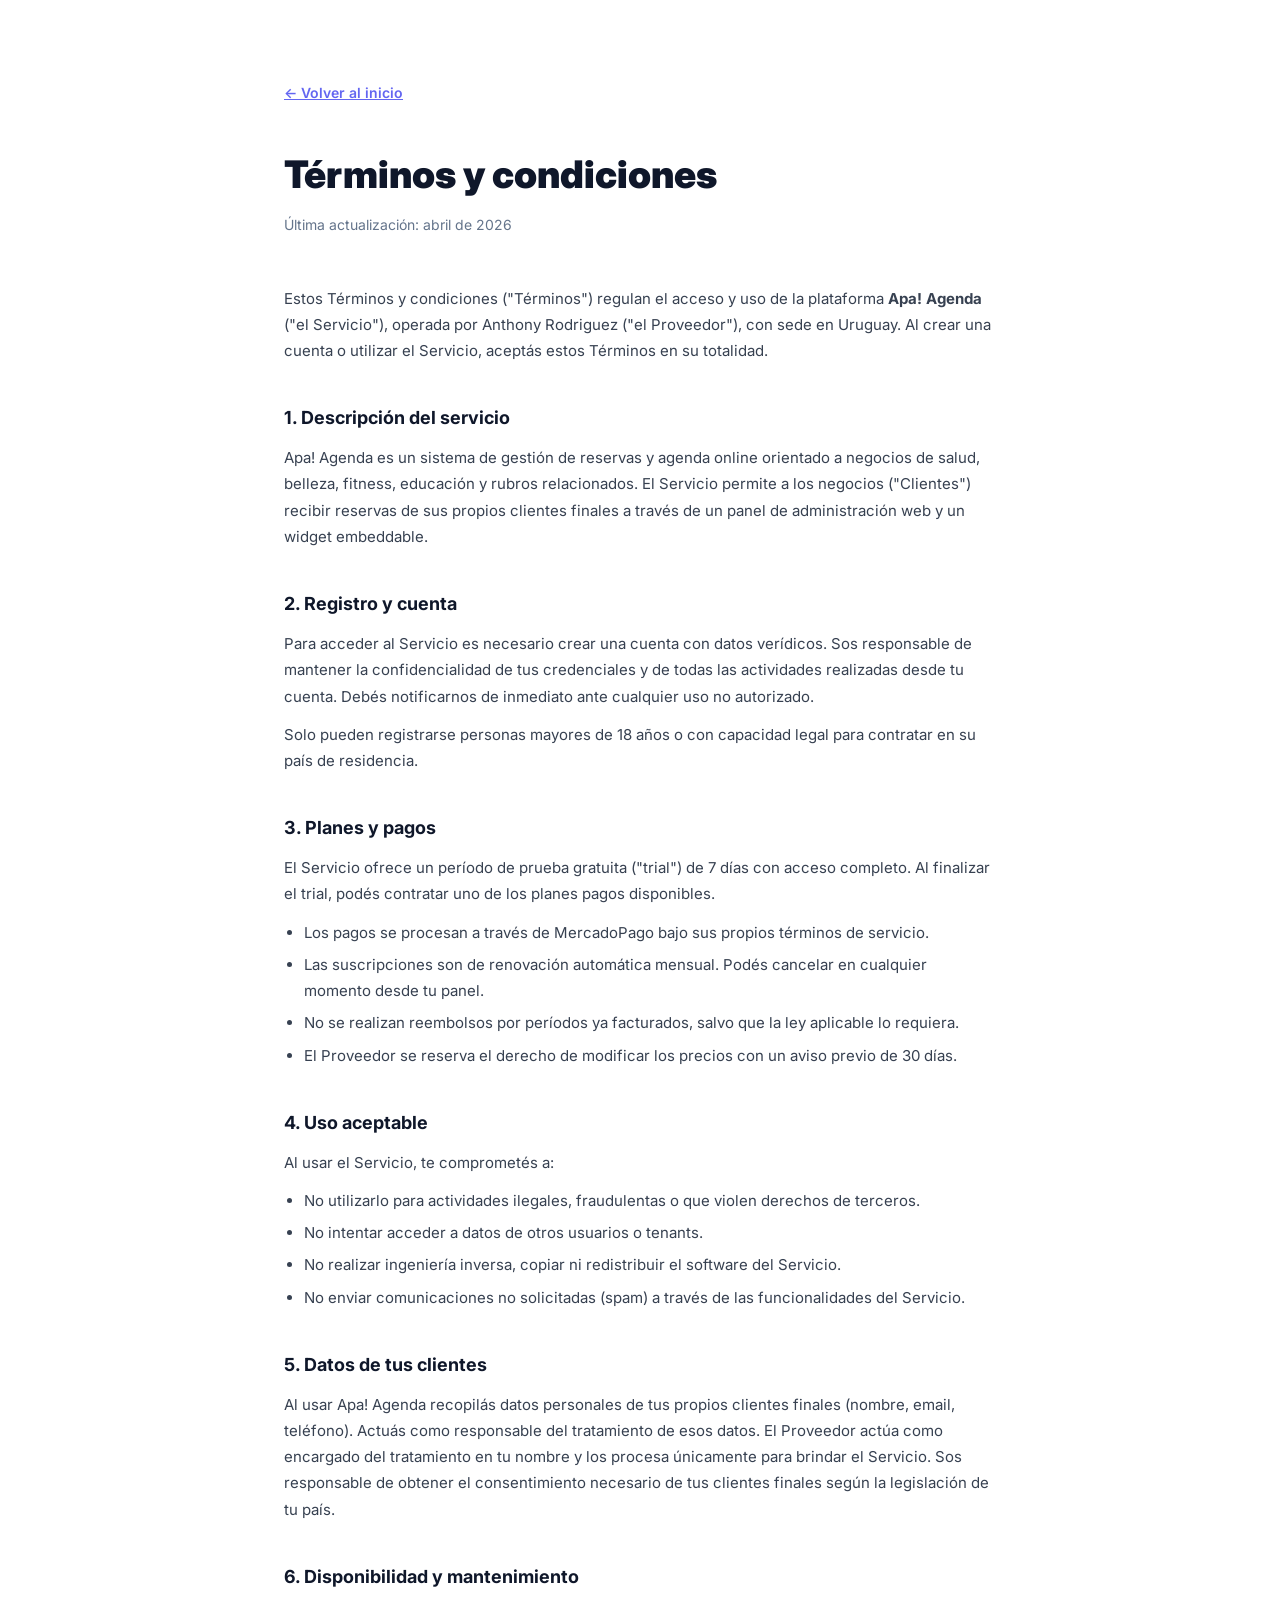
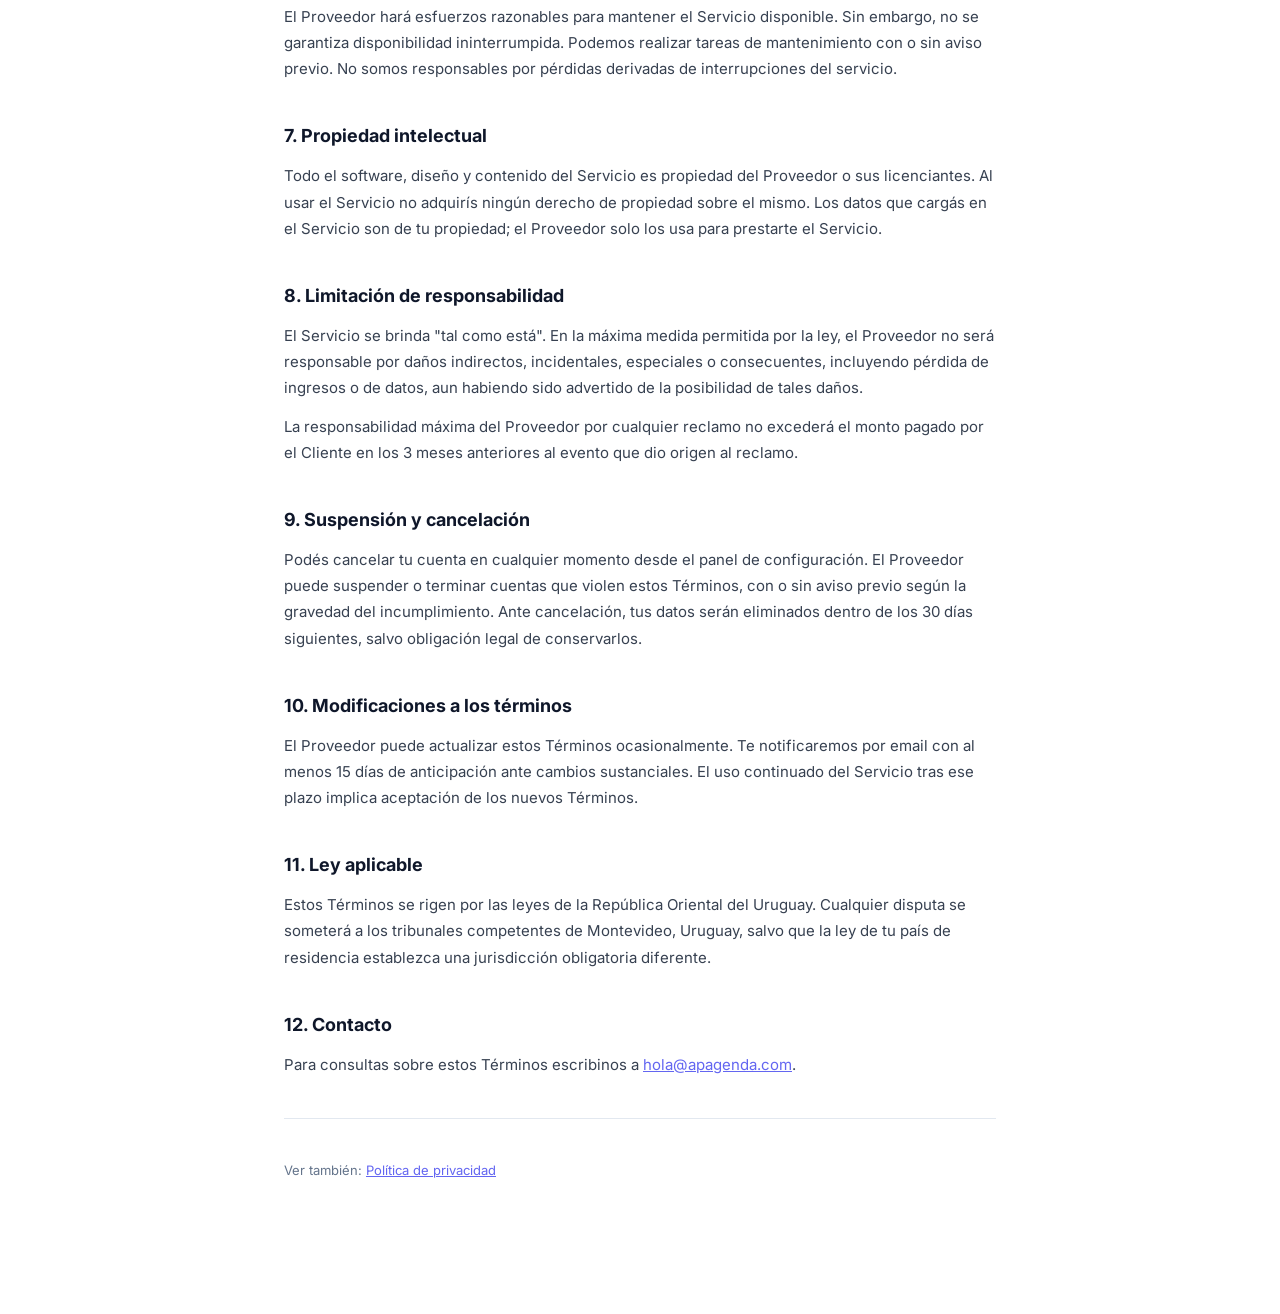
==== terminos.html @ 01469034 "feat: add terms of service and privacy policy pages, legal footer links" ====
<!doctype html>
<html lang="es">
<head>
  <meta charset="UTF-8" />
  <meta name="viewport" content="width=device-width, initial-scale=1.0" />
  <title>Términos y condiciones — Apa! Agenda</title>
  <meta name="robots" content="noindex" />
  <link rel="icon" type="image/svg+xml" href="/favicon.svg" />
  <link rel="preconnect" href="https://fonts.googleapis.com" />
  <link rel="preconnect" href="https://fonts.gstatic.com" crossorigin />
  <link href="https://fonts.googleapis.com/css2?family=Inter:wght@400;500;600;700;800;900&display=swap" rel="stylesheet" />
  <link rel="stylesheet" href="style.css" />
  <style>
    .legal-page { max-width: 760px; margin: 0 auto; padding: 80px 24px 120px; }
    .legal-page h1 { font-size: clamp(26px,4vw,38px); font-weight: 900; margin-bottom: 8px; }
    .legal-page .meta { color: var(--color-muted); font-size: 14px; margin-bottom: 48px; }
    .legal-page h2 { font-size: 18px; font-weight: 700; margin: 40px 0 12px; color: var(--color-text); }
    .legal-page p, .legal-page li { font-size: 15px; line-height: 1.75; color: #374151; margin-bottom: 12px; }
    .legal-page ul { padding-left: 20px; margin-bottom: 12px; }
    .legal-page li { margin-bottom: 6px; }
    .legal-page a { color: var(--color-primary); text-decoration: underline; }
    .back-link { display: inline-flex; align-items: center; gap: 8px; color: var(--color-muted); font-size: 14px; font-weight: 600; margin-bottom: 40px; transition: color .2s; }
    .back-link:hover { color: var(--color-text); }
    hr { border: none; border-top: 1px solid var(--color-border); margin: 40px 0; }
  </style>
</head>
<body>
  <div class="legal-page">
    <a href="/" class="back-link">← Volver al inicio</a>

    <h1>Términos y condiciones</h1>
    <p class="meta">Última actualización: abril de 2026</p>

    <p>Estos Términos y condiciones ("Términos") regulan el acceso y uso de la plataforma <strong>Apa! Agenda</strong> ("el Servicio"), operada por Anthony Rodriguez ("el Proveedor"), con sede en Uruguay. Al crear una cuenta o utilizar el Servicio, aceptás estos Términos en su totalidad.</p>

    <h2>1. Descripción del servicio</h2>
    <p>Apa! Agenda es un sistema de gestión de reservas y agenda online orientado a negocios de salud, belleza, fitness, educación y rubros relacionados. El Servicio permite a los negocios ("Clientes") recibir reservas de sus propios clientes finales a través de un panel de administración web y un widget embeddable.</p>

    <h2>2. Registro y cuenta</h2>
    <p>Para acceder al Servicio es necesario crear una cuenta con datos verídicos. Sos responsable de mantener la confidencialidad de tus credenciales y de todas las actividades realizadas desde tu cuenta. Debés notificarnos de inmediato ante cualquier uso no autorizado.</p>
    <p>Solo pueden registrarse personas mayores de 18 años o con capacidad legal para contratar en su país de residencia.</p>

    <h2>3. Planes y pagos</h2>
    <p>El Servicio ofrece un período de prueba gratuita ("trial") de 7 días con acceso completo. Al finalizar el trial, podés contratar uno de los planes pagos disponibles.</p>
    <ul>
      <li>Los pagos se procesan a través de MercadoPago bajo sus propios términos de servicio.</li>
      <li>Las suscripciones son de renovación automática mensual. Podés cancelar en cualquier momento desde tu panel.</li>
      <li>No se realizan reembolsos por períodos ya facturados, salvo que la ley aplicable lo requiera.</li>
      <li>El Proveedor se reserva el derecho de modificar los precios con un aviso previo de 30 días.</li>
    </ul>

    <h2>4. Uso aceptable</h2>
    <p>Al usar el Servicio, te comprometés a:</p>
    <ul>
      <li>No utilizarlo para actividades ilegales, fraudulentas o que violen derechos de terceros.</li>
      <li>No intentar acceder a datos de otros usuarios o tenants.</li>
      <li>No realizar ingeniería inversa, copiar ni redistribuir el software del Servicio.</li>
      <li>No enviar comunicaciones no solicitadas (spam) a través de las funcionalidades del Servicio.</li>
    </ul>

    <h2>5. Datos de tus clientes</h2>
    <p>Al usar Apa! Agenda recopilás datos personales de tus propios clientes finales (nombre, email, teléfono). Actuás como responsable del tratamiento de esos datos. El Proveedor actúa como encargado del tratamiento en tu nombre y los procesa únicamente para brindar el Servicio. Sos responsable de obtener el consentimiento necesario de tus clientes finales según la legislación de tu país.</p>

    <h2>6. Disponibilidad y mantenimiento</h2>
    <p>El Proveedor hará esfuerzos razonables para mantener el Servicio disponible. Sin embargo, no se garantiza disponibilidad ininterrumpida. Podemos realizar tareas de mantenimiento con o sin aviso previo. No somos responsables por pérdidas derivadas de interrupciones del servicio.</p>

    <h2>7. Propiedad intelectual</h2>
    <p>Todo el software, diseño y contenido del Servicio es propiedad del Proveedor o sus licenciantes. Al usar el Servicio no adquirís ningún derecho de propiedad sobre el mismo. Los datos que cargás en el Servicio son de tu propiedad; el Proveedor solo los usa para prestarte el Servicio.</p>

    <h2>8. Limitación de responsabilidad</h2>
    <p>El Servicio se brinda "tal como está". En la máxima medida permitida por la ley, el Proveedor no será responsable por daños indirectos, incidentales, especiales o consecuentes, incluyendo pérdida de ingresos o de datos, aun habiendo sido advertido de la posibilidad de tales daños.</p>
    <p>La responsabilidad máxima del Proveedor por cualquier reclamo no excederá el monto pagado por el Cliente en los 3 meses anteriores al evento que dio origen al reclamo.</p>

    <h2>9. Suspensión y cancelación</h2>
    <p>Podés cancelar tu cuenta en cualquier momento desde el panel de configuración. El Proveedor puede suspender o terminar cuentas que violen estos Términos, con o sin aviso previo según la gravedad del incumplimiento. Ante cancelación, tus datos serán eliminados dentro de los 30 días siguientes, salvo obligación legal de conservarlos.</p>

    <h2>10. Modificaciones a los términos</h2>
    <p>El Proveedor puede actualizar estos Términos ocasionalmente. Te notificaremos por email con al menos 15 días de anticipación ante cambios sustanciales. El uso continuado del Servicio tras ese plazo implica aceptación de los nuevos Términos.</p>

    <h2>11. Ley aplicable</h2>
    <p>Estos Términos se rigen por las leyes de la República Oriental del Uruguay. Cualquier disputa se someterá a los tribunales competentes de Montevideo, Uruguay, salvo que la ley de tu país de residencia establezca una jurisdicción obligatoria diferente.</p>

    <h2>12. Contacto</h2>
    <p>Para consultas sobre estos Términos escribinos a <a href="mailto:hola@apagenda.com">hola@apagenda.com</a>.</p>

    <hr>
    <p style="font-size:13px; color: var(--color-muted);">
      Ver también: <a href="/privacidad">Política de privacidad</a>
    </p>
  </div>
</body>
</html>
---- style.css ----
/* ─── Reset & Base ─────────────────────────────────────────────────────────── */
*, *::before, *::after { box-sizing: border-box; margin: 0; padding: 0; }

:root {
  --color-primary: #6366f1;
  --color-primary-dark: #4f46e5;
  --color-primary-light: #818cf8;
  --color-bg: #ffffff;
  --color-surface: #f8fafc;
  --color-border: #e2e8f0;
  --color-text: #0f172a;
  --color-muted: #64748b;
  --color-subtle: #94a3b8;
  --radius: 12px;
  --radius-lg: 20px;
  --shadow: 0 4px 24px rgba(0,0,0,.07);
  --shadow-lg: 0 12px 48px rgba(0,0,0,.12);
  --font: 'Inter', -apple-system, BlinkMacSystemFont, sans-serif;
}

html { scroll-behavior: smooth; }

body {
  font-family: var(--font);
  color: var(--color-text);
  background: var(--color-bg);
  line-height: 1.6;
  -webkit-font-smoothing: antialiased;
}

a { color: inherit; text-decoration: none; }
img { max-width: 100%; display: block; }

.container {
  max-width: 1120px;
  margin: 0 auto;
  padding: 0 24px;
}

.section { padding: 96px 0; }

.gradient-text {
  background: linear-gradient(135deg, var(--color-primary) 0%, #06b6d4 100%);
  -webkit-background-clip: text;
  -webkit-text-fill-color: transparent;
  background-clip: text;
}

/* ─── Buttons ───────────────────────────────────────────────────────────────── */
.btn {
  display: inline-flex;
  align-items: center;
  gap: 6px;
  padding: 10px 20px;
  border-radius: 8px;
  font-size: 14px;
  font-weight: 600;
  cursor: pointer;
  border: none;
  transition: all 0.18s;
  white-space: nowrap;
}
.btn--primary {
  background: var(--color-primary);
  color: #fff;
  box-shadow: 0 2px 12px rgba(99,102,241,.3);
}
.btn--primary:hover { background: var(--color-primary-dark); transform: translateY(-1px); box-shadow: 0 4px 16px rgba(99,102,241,.4); }
.btn--ghost { background: transparent; color: var(--color-muted); }
.btn--ghost:hover { color: var(--color-text); background: var(--color-surface); }
.btn--outline {
  background: transparent;
  color: var(--color-primary);
  border: 2px solid var(--color-primary);
}
.btn--outline:hover { background: var(--color-primary); color: #fff; }
.btn--white { background: #fff; color: var(--color-primary); font-weight: 700; }
.btn--white:hover { background: #f1f5f9; transform: translateY(-1px); }
.btn--lg { padding: 14px 28px; font-size: 16px; border-radius: 10px; }
.btn--full { width: 100%; justify-content: center; }

/* ─── Badge ─────────────────────────────────────────────────────────────────── */
.badge {
  display: inline-flex;
  align-items: center;
  gap: 6px;
  padding: 4px 14px;
  border-radius: 99px;
  font-size: 13px;
  font-weight: 600;
  background: #f1f5f9;
  color: var(--color-muted);
  margin-bottom: 20px;
}
.badge--blue { background: #eff6ff; color: #3b82f6; }
.badge--green { background: #f0fdf4; color: #16a34a; }
.badge--purple { background: #faf5ff; color: #7c3aed; }

.section-header {
  text-align: center;
  margin-bottom: 64px;
}
.section-header h2 {
  font-size: clamp(28px, 4vw, 42px);
  font-weight: 800;
  line-height: 1.15;
  margin-bottom: 16px;
  color: var(--color-text);
}
.section-header p {
  font-size: 17px;
  color: var(--color-muted);
  max-width: 520px;
  margin: 0 auto;
}

/* ─── NAV ───────────────────────────────────────────────────────────────────── */
.nav {
  position: sticky;
  top: 0;
  z-index: 1000;
  background: rgba(255,255,255,0.9);
  backdrop-filter: blur(12px);
  border-bottom: 1px solid transparent;
  transition: border-color 0.2s, box-shadow 0.2s;
}
.nav.scrolled {
  border-bottom-color: var(--color-border);
  box-shadow: 0 2px 16px rgba(0,0,0,.06);
}
.nav__inner {
  display: flex;
  align-items: center;
  gap: 32px;
  height: 64px;
}
.nav__logo {
  display: flex;
  align-items: center;
  gap: 8px;
  font-size: 18px;
  font-weight: 600;
  color: var(--color-text);
  flex-shrink: 0;
}
.nav__logo strong { color: var(--color-primary); }
.logo-icon { font-size: 22px; }

.nav__links {
  display: flex;
  align-items: center;
  gap: 28px;
  margin-left: auto;
}
.nav__links a {
  font-size: 14px;
  color: var(--color-muted);
  font-weight: 500;
  transition: color 0.15s;
}
.nav__links a:hover { color: var(--color-text); }

.nav__ctas {
  display: flex;
  align-items: center;
  gap: 10px;
}

.nav__burger {
  display: none;
  flex-direction: column;
  gap: 5px;
  background: none;
  border: none;
  cursor: pointer;
  padding: 4px;
  margin-left: auto;
}
.nav__burger span {
  display: block;
  width: 22px;
  height: 2px;
  background: var(--color-text);
  border-radius: 2px;
  transition: all 0.2s;
}

.nav__mobile {
  display: none;
  flex-direction: column;
  gap: 8px;
  padding: 16px 24px;
  border-top: 1px solid var(--color-border);
  background: #fff;
}
.nav__mobile a { font-size: 15px; color: var(--color-muted); padding: 6px 0; }
.nav__mobile.open { display: flex; }

/* ─── HERO ──────────────────────────────────────────────────────────────────── */
.hero {
  position: relative;
  overflow: hidden;
  padding: 80px 0 96px;
}
.hero__bg {
  position: absolute;
  inset: 0;
  background: radial-gradient(ellipse 80% 60% at 60% -10%, rgba(99,102,241,.1) 0%, transparent 70%);
  pointer-events: none;
}
.hero__inner {
  display: grid;
  grid-template-columns: 1fr 1fr;
  gap: 64px;
  align-items: center;
  position: relative;
}
.hero__text { max-width: 560px; }
.hero__text h1 {
  font-size: clamp(36px, 5vw, 58px);
  font-weight: 900;
  line-height: 1.1;
  letter-spacing: -1px;
  margin-bottom: 20px;
}
.hero__sub {
  font-size: 18px;
  color: var(--color-muted);
  line-height: 1.65;
  margin-bottom: 32px;
  max-width: 480px;
}
.hero__actions {
  display: flex;
  gap: 12px;
  flex-wrap: wrap;
  margin-bottom: 20px;
}
.hero__note {
  font-size: 13px;
  color: var(--color-subtle);
}
.hero__login {
  font-size: 14px;
  color: var(--color-subtle);
  margin-top: 4px;
}
.hero__login a {
  color: var(--color-primary);
  font-weight: 600;
  text-decoration: none;
}
.hero__login a:hover { text-decoration: underline; }

/* Widget preview mockup */
.hero__visual {
  position: relative;
  display: flex;
  justify-content: center;
}
.widget-preview {
  background: #fff;
  border-radius: var(--radius-lg);
  box-shadow: var(--shadow-lg);
  padding: 20px;
  width: 320px;
  border: 1px solid var(--color-border);
  position: relative;
  z-index: 1;
}
.widget-preview__bar {
  display: flex;
  gap: 6px;
  margin-bottom: 16px;
}
.widget-preview__bar span {
  width: 10px;
  height: 10px;
  border-radius: 50%;
  background: #e2e8f0;
}
.widget-preview__bar span:nth-child(1) { background: #fca5a5; }
.widget-preview__bar span:nth-child(2) { background: #fcd34d; }
.widget-preview__bar span:nth-child(3) { background: #86efac; }

.widget-preview__header {
  display: flex;
  align-items: center;
  gap: 10px;
  margin-bottom: 20px;
  padding-bottom: 16px;
  border-bottom: 1px solid var(--color-border);
}
.wp-avatar {
  width: 36px;
  height: 36px;
  border-radius: 50%;
  background: linear-gradient(135deg, var(--color-primary), #06b6d4);
  color: #fff;
  font-weight: 700;
  font-size: 16px;
  display: flex;
  align-items: center;
  justify-content: center;
}
.wp-name { font-weight: 700; font-size: 14px; }
.wp-sub { font-size: 11px; color: var(--color-subtle); }

.widget-preview__services { display: flex; flex-direction: column; gap: 8px; margin-bottom: 16px; }
.service-card {
  display: flex;
  align-items: center;
  gap: 10px;
  padding: 10px 12px;
  border-radius: 10px;
  border: 2px solid var(--color-border);
  cursor: pointer;
  transition: all 0.15s;
}
.service-card--active {
  border-color: var(--color-primary);
  background: #f5f3ff;
}
.service-icon { font-size: 18px; flex-shrink: 0; }
.service-name { font-size: 13px; font-weight: 600; }
.service-meta { font-size: 11px; color: var(--color-subtle); }
.service-check { margin-left: auto; color: var(--color-primary); font-weight: 700; font-size: 14px; }

.widget-preview__btn {
  background: var(--color-primary);
  color: #fff;
  text-align: center;
  padding: 11px;
  border-radius: 8px;
  font-size: 14px;
  font-weight: 600;
  margin-bottom: 14px;
}
.widget-preview__steps {
  display: flex;
  justify-content: center;
  gap: 6px;
}
.step { width: 8px; height: 8px; border-radius: 50%; background: #e2e8f0; }
.step.active { background: var(--color-primary); width: 20px; border-radius: 4px; }

/* Floating notifications */
.floating-notif {
  position: absolute;
  background: #fff;
  border: 1px solid var(--color-border);
  border-radius: 12px;
  padding: 10px 14px;
  display: flex;
  align-items: center;
  gap: 10px;
  box-shadow: var(--shadow);
  font-size: 12px;
  white-space: nowrap;
  z-index: 2;
  animation: float 3s ease-in-out infinite;
}
.floating-notif span { font-size: 20px; }
.floating-notif strong { display: block; font-weight: 700; font-size: 12px; }
.floating-notif--1 { bottom: 60px; left: -40px; animation-delay: 0s; }
.floating-notif--2 { top: 40px; right: -20px; animation-delay: 1.5s; }

@keyframes float {
  0%, 100% { transform: translateY(0px); }
  50% { transform: translateY(-6px); }
}

/* ─── SOCIAL PROOF ──────────────────────────────────────────────────────────── */
.social-proof {
  background: var(--color-surface);
  border-top: 1px solid var(--color-border);
  border-bottom: 1px solid var(--color-border);
  padding: 32px 0;
  text-align: center;
}
.social-proof__label {
  font-size: 13px;
  color: var(--color-subtle);
  font-weight: 500;
  margin-bottom: 16px;
  text-transform: uppercase;
  letter-spacing: .05em;
}
.industries {
  display: flex;
  flex-wrap: wrap;
  justify-content: center;
  gap: 10px;
}
.industries span {
  background: #fff;
  border: 1px solid var(--color-border);
  padding: 6px 16px;
  border-radius: 99px;
  font-size: 14px;
  color: var(--color-muted);
  font-weight: 500;
}

/* ─── FEATURES ──────────────────────────────────────────────────────────────── */
.features { background: #fff; }
.features__grid {
  display: grid;
  grid-template-columns: repeat(4, 1fr);
  gap: 24px;
}
.feature-card {
  background: var(--color-surface);
  border: 1px solid var(--color-border);
  border-radius: var(--radius-lg);
  padding: 28px 24px;
  transition: all 0.2s;
}
.feature-card:hover {
  border-color: var(--color-primary-light);
  box-shadow: 0 4px 24px rgba(99,102,241,.1);
  transform: translateY(-2px);
}
.feature-card h3 { font-size: 16px; font-weight: 700; margin-bottom: 10px; margin-top: 14px; }
.feature-card p { font-size: 14px; color: var(--color-muted); line-height: 1.65; }
.feature-card code { background: #f1f5f9; padding: 1px 5px; border-radius: 4px; font-size: 12px; color: var(--color-primary); }

.feature-icon {
  width: 44px;
  height: 44px;
  border-radius: 10px;
  display: flex;
  align-items: center;
  justify-content: center;
  font-size: 22px;
}
.feature-icon--purple { background: #faf5ff; }
.feature-icon--blue   { background: #eff6ff; }
.feature-icon--green  { background: #f0fdf4; }
.feature-icon--yellow { background: #fffbeb; }
.feature-icon--red    { background: #fef2f2; }
.feature-icon--teal   { background: #f0fdfa; }
.feature-icon--orange { background: #fff7ed; }
.feature-icon--pink   { background: #fdf2f8; }

/* ─── HOW IT WORKS ──────────────────────────────────────────────────────────── */
.how { background: var(--color-surface); }

.steps {
  display: flex;
  align-items: flex-start;
  gap: 0;
  margin-bottom: 64px;
  justify-content: center;
}
.step-item {
  display: flex;
  flex-direction: column;
  align-items: center;
  text-align: center;
  max-width: 260px;
  flex: 1;
}
.step-number {
  width: 52px;
  height: 52px;
  border-radius: 50%;
  background: var(--color-primary);
  color: #fff;
  font-size: 20px;
  font-weight: 800;
  display: flex;
  align-items: center;
  justify-content: center;
  margin-bottom: 16px;
  flex-shrink: 0;
  box-shadow: 0 4px 16px rgba(99,102,241,.3);
}
.step-content h3 { font-size: 18px; font-weight: 700; margin-bottom: 8px; }
.step-content p { font-size: 14px; color: var(--color-muted); line-height: 1.65; }
.step-divider {
  flex: 0 0 80px;
  height: 2px;
  background: linear-gradient(90deg, var(--color-primary), #06b6d4);
  margin-top: 26px;
  border-radius: 2px;
  opacity: 0.3;
}

.demo-box {
  background: #fff;
  border: 1px solid var(--color-border);
  border-radius: var(--radius-lg);
  padding: 48px;
  display: grid;
  grid-template-columns: 1fr auto;
  gap: 48px;
  align-items: center;
  box-shadow: var(--shadow);
}
.demo-box__text h3 { font-size: 26px; font-weight: 800; margin-bottom: 12px; }
.demo-box__text p { font-size: 16px; color: var(--color-muted); margin-bottom: 24px; }

/* Phone mockup */
.phone-mockup {
  width: 200px;
  background: #1e293b;
  border-radius: 28px;
  padding: 16px 12px;
  box-shadow: 0 20px 48px rgba(0,0,0,.25);
}
.phone-screen {
  background: #fff;
  border-radius: 18px;
  padding: 16px;
  overflow: hidden;
}
.phone-header {
  font-size: 13px;
  font-weight: 700;
  text-align: center;
  margin-bottom: 12px;
  padding-bottom: 10px;
  border-bottom: 1px solid #f1f5f9;
}
.phone-service {
  font-size: 11px;
  color: var(--color-muted);
  background: #f8fafc;
  padding: 6px 8px;
  border-radius: 6px;
  margin-bottom: 10px;
}
.phone-slots {
  display: grid;
  grid-template-columns: repeat(3, 1fr);
  gap: 6px;
  margin-bottom: 12px;
}
.slot {
  background: #f8fafc;
  border: 1px solid #e2e8f0;
  border-radius: 6px;
  padding: 5px;
  font-size: 11px;
  text-align: center;
  font-weight: 500;
  color: var(--color-muted);
}
.slot--active {
  background: var(--color-primary);
  border-color: var(--color-primary);
  color: #fff;
}
.phone-btn {
  background: var(--color-primary);
  color: #fff;
  text-align: center;
  padding: 9px;
  border-radius: 8px;
  font-size: 12px;
  font-weight: 600;
}

/* ─── PRICING ───────────────────────────────────────────────────────────────── */
.pricing { background: #fff; }

.trial-banner {
  display: flex;
  align-items: center;
  gap: 14px;
  background: linear-gradient(90deg, #f0fdf4, #dcfce7);
  border: 1px solid #86efac;
  border-radius: 12px;
  padding: 16px 24px;
  margin-bottom: 40px;
  max-width: 720px;
  margin-inline: auto;
  margin-bottom: 40px;
}
.trial-icon { font-size: 28px; flex-shrink: 0; }
.trial-banner strong { display: block; font-size: 15px; color: #15803d; font-weight: 700; margin-bottom: 2px; }
.trial-banner span { font-size: 13px; color: #16a34a; }

.pricing__grid {
  display: grid;
  grid-template-columns: 1fr 1fr;
  gap: 24px;
  max-width: 720px;
  margin: 0 auto;
}
.plan-card {
  border: 2px solid var(--color-border);
  border-radius: var(--radius-lg);
  padding: 36px 32px;
  position: relative;
}
.plan-card--featured {
  border-color: var(--color-primary);
  box-shadow: 0 8px 32px rgba(99,102,241,.15);
}
.plan-badge {
  position: absolute;
  top: -14px;
  left: 50%;
  transform: translateX(-50%);
  background: var(--color-primary);
  color: #fff;
  font-size: 12px;
  font-weight: 700;
  padding: 4px 16px;
  border-radius: 99px;
  white-space: nowrap;
}
.plan-name { font-size: 15px; font-weight: 700; color: var(--color-muted); margin-bottom: 8px; text-transform: uppercase; letter-spacing: .05em; }
.plan-price { margin-bottom: 12px; }
.plan-amount { font-size: 48px; font-weight: 900; color: var(--color-text); line-height: 1; }
.plan-period { font-size: 14px; color: var(--color-muted); margin-left: 4px; }
.plan-desc { font-size: 14px; color: var(--color-muted); margin-bottom: 24px; }
.plan-features { list-style: none; display: flex; flex-direction: column; gap: 10px; margin-bottom: 28px; }
.plan-features li { font-size: 14px; color: var(--color-text); }

/* ─── CTA SECTION ───────────────────────────────────────────────────────────── */
/* ─── Founder ────────────────────────────────────────────────────────────── */
.founder { padding: 80px 0 40px; }
.founder-card {
  display: flex;
  gap: 40px;
  align-items: center;
  background: var(--color-surface);
  border: 1px solid var(--color-border);
  border-radius: var(--radius-lg);
  padding: 48px 52px;
  max-width: 860px;
  margin: 0 auto;
}
.founder-avatar {
  flex-shrink: 0;
  width: 80px;
  height: 80px;
  border-radius: 50%;
  background: linear-gradient(135deg, var(--color-primary) 0%, #06b6d4 100%);
  color: #fff;
  font-size: 22px;
  font-weight: 800;
  display: flex;
  align-items: center;
  justify-content: center;
  letter-spacing: -0.5px;
}
.founder-tag {
  font-size: 12px;
  font-weight: 700;
  text-transform: uppercase;
  letter-spacing: 0.08em;
  color: var(--color-primary);
  margin-bottom: 6px;
}
.founder-name {
  font-size: 22px;
  font-weight: 800;
  margin-bottom: 12px;
  color: var(--color-text);
}
.founder-bio {
  font-size: 15px;
  color: var(--color-muted);
  line-height: 1.65;
  margin-bottom: 24px;
  max-width: 580px;
}

.cta-section { padding: 80px 0; }
.cta-box {
  background: linear-gradient(135deg, var(--color-primary) 0%, #06b6d4 100%);
  border-radius: 24px;
  padding: 72px 48px;
  text-align: center;
  color: #fff;
}
.cta-box h2 { font-size: clamp(28px, 4vw, 42px); font-weight: 900; margin-bottom: 16px; }
.cta-box p { font-size: 18px; opacity: 0.85; margin-bottom: 32px; }

/* ─── FOOTER ────────────────────────────────────────────────────────────────── */
.footer {
  background: #0f172a;
  color: #94a3b8;
}
.footer__inner {
  display: grid;
  grid-template-columns: 1.5fr 1fr;
  gap: 64px;
  padding: 64px 24px 48px;
  align-items: start;
}
.footer__brand .nav__logo { color: #fff; margin-bottom: 12px; }
.footer__brand p { font-size: 14px; color: #64748b; max-width: 280px; line-height: 1.65; }

.footer__links { display: grid; grid-template-columns: 1fr 1fr; gap: 32px; }
.footer__col { display: flex; flex-direction: column; gap: 12px; }
.footer__col h4 { font-size: 13px; font-weight: 700; color: #cbd5e1; text-transform: uppercase; letter-spacing: .05em; margin-bottom: 4px; }
.footer__col a { font-size: 14px; color: #64748b; transition: color 0.15s; }
.footer__col a:hover { color: #e2e8f0; }

.footer__bottom {
  border-top: 1px solid #1e293b;
  padding: 20px 24px;
}
.footer__bottom .container {
  display: flex;
  justify-content: space-between;
  align-items: center;
  font-size: 13px;
  gap: 16px;
  flex-wrap: wrap;
}
.footer__bottom a { color: var(--color-primary-light); }
.footer__bottom a:hover { color: #fff; }

/* ─── RESPONSIVE ────────────────────────────────────────────────────────────── */
@media (max-width: 1024px) {
  .features__grid { grid-template-columns: repeat(2, 1fr); }
}

@media (max-width: 768px) {
  .section { padding: 64px 0; }

  .nav__links, .nav__ctas { display: none; }
  .nav__burger { display: flex; }

  .hero__inner {
    grid-template-columns: 1fr;
    gap: 48px;
    text-align: center;
  }
  .hero__text { max-width: 100%; }
  .hero__sub { max-width: 100%; }
  .hero__actions { justify-content: center; }
  .hero__visual { justify-content: center; }
  .floating-notif--1 { bottom: -20px; left: 0; }
  .floating-notif--2 { top: -20px; right: 0; }

  .features__grid { grid-template-columns: 1fr; }

  .steps { flex-direction: column; align-items: center; }
  .step-divider { width: 2px; height: 40px; flex: 0 0 40px; margin-top: 0; }

  .demo-box {
    grid-template-columns: 1fr;
    padding: 32px 24px;
    text-align: center;
  }
  .demo-box__img { display: none; }

  .pricing__grid { grid-template-columns: 1fr; max-width: 400px; }

  .cta-box { padding: 48px 24px; }

  .founder-card { flex-direction: column; text-align: center; padding: 36px 24px; gap: 24px; }
  .founder-bio { max-width: 100%; }

  .footer__inner { grid-template-columns: 1fr; gap: 40px; }
  .footer__bottom .container { flex-direction: column; text-align: center; }
}

@media (max-width: 480px) {
  .hero { padding: 48px 0 64px; }
  .widget-preview { width: 100%; max-width: 320px; }
  .industries { gap: 6px; }
  .industries span { font-size: 12px; padding: 5px 12px; }
}
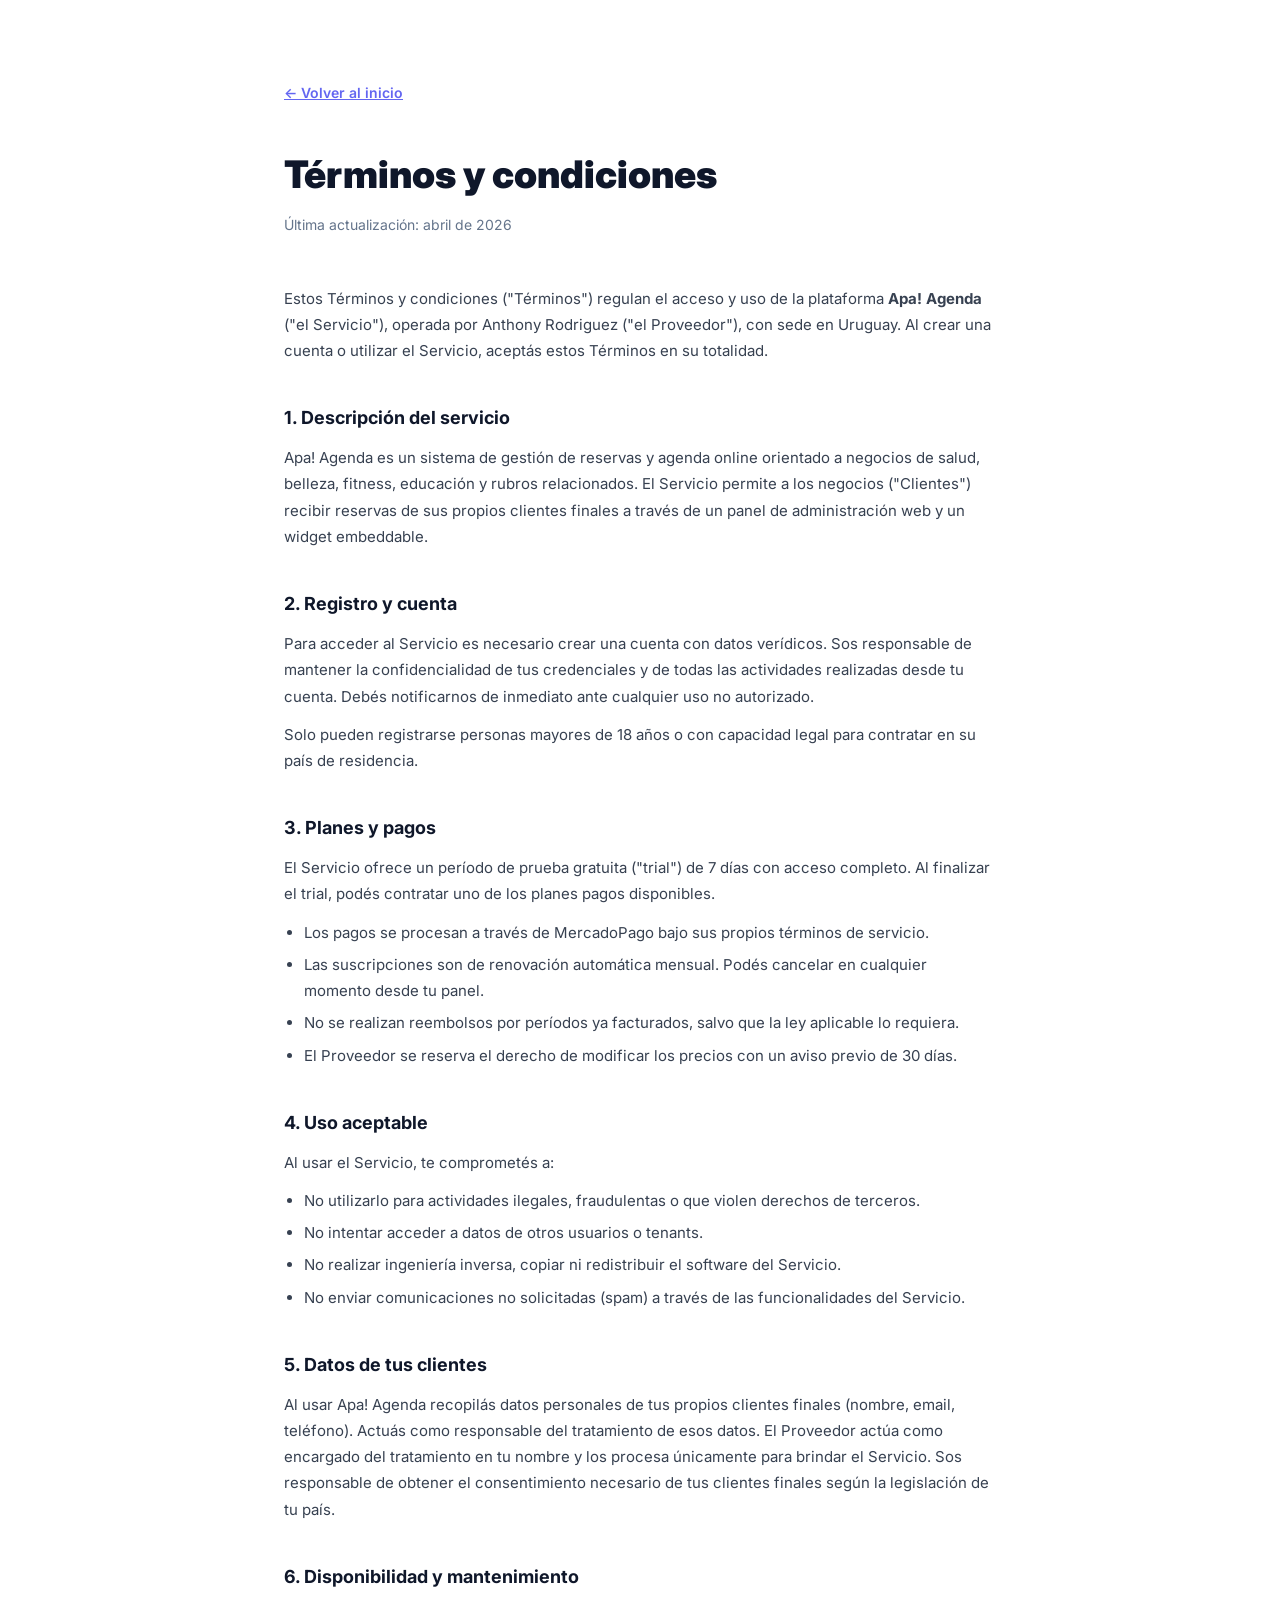
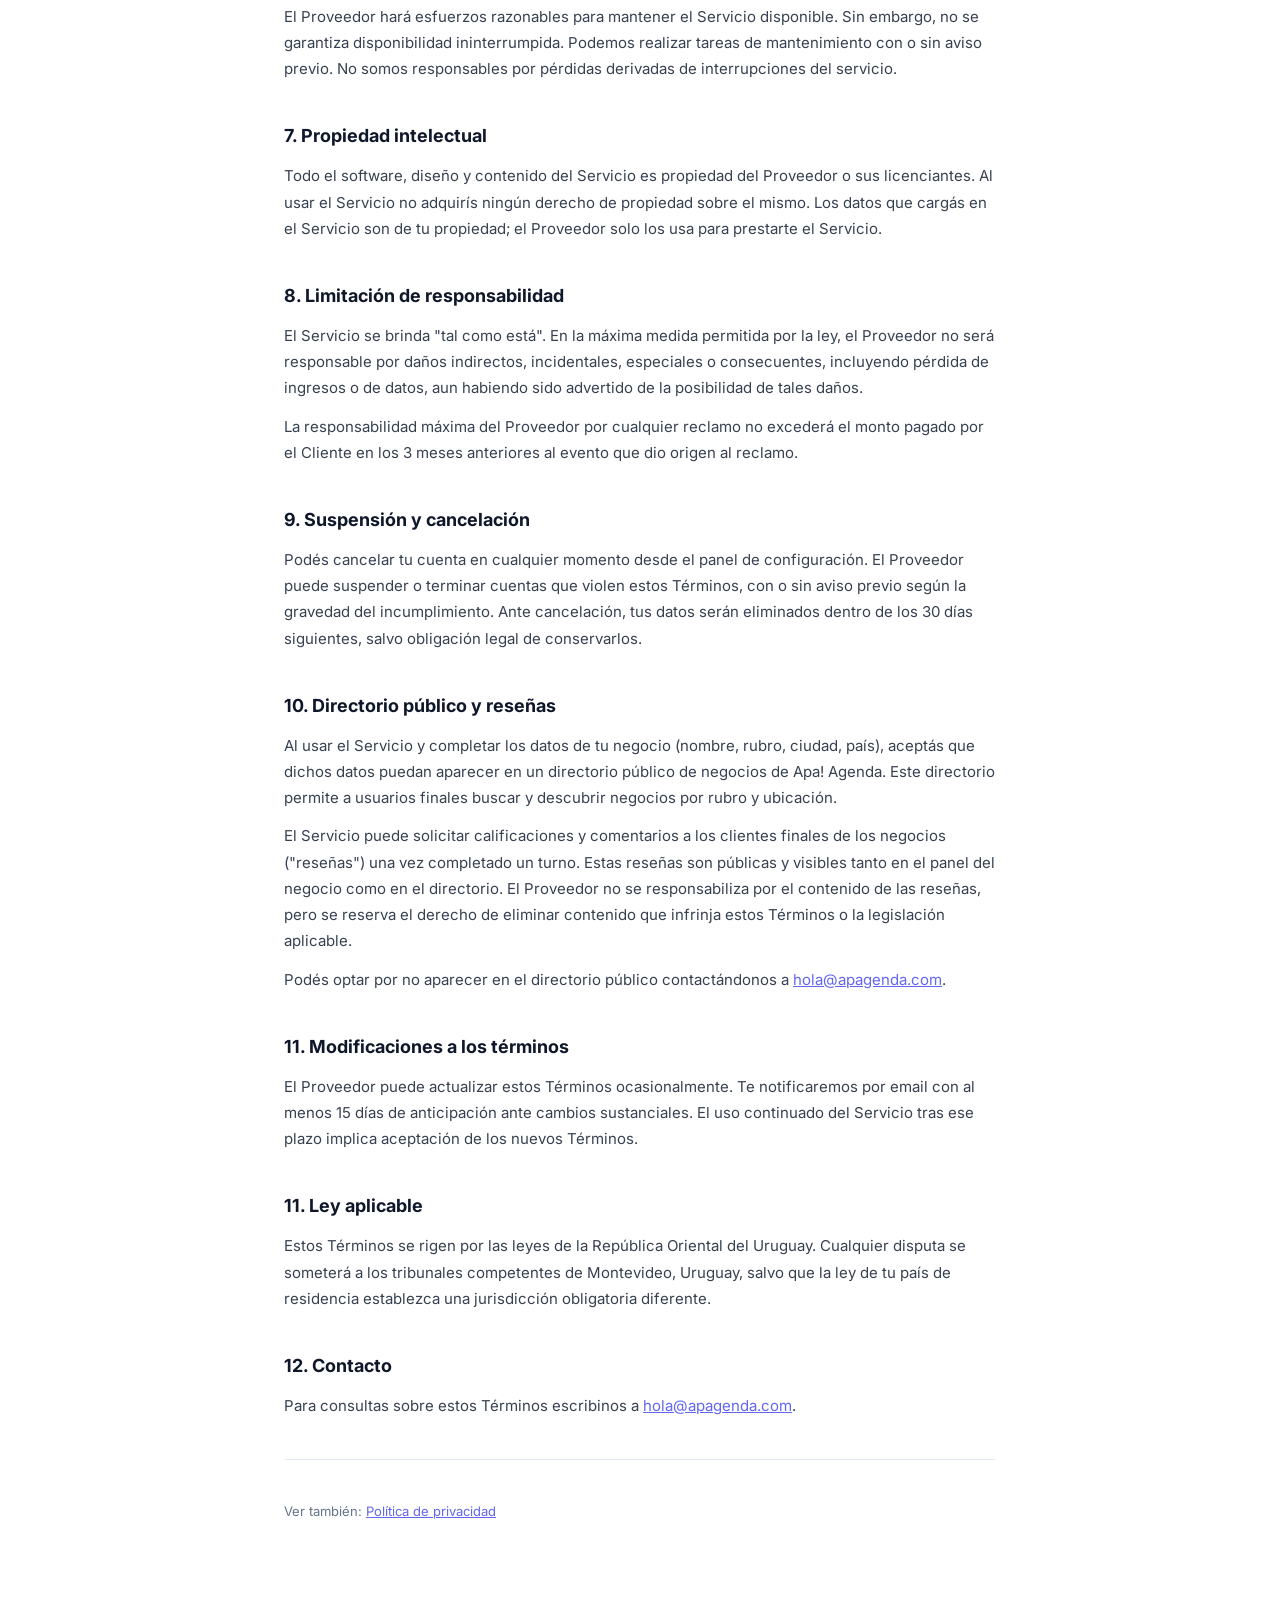
==== commit a4268abd: "feat: add directory and reviews clause to terms" ====
--- a/terminos.html
+++ b/terminos.html
@@ -74,7 +74,12 @@
     <h2>9. Suspensión y cancelación</h2>
     <p>Podés cancelar tu cuenta en cualquier momento desde el panel de configuración. El Proveedor puede suspender o terminar cuentas que violen estos Términos, con o sin aviso previo según la gravedad del incumplimiento. Ante cancelación, tus datos serán eliminados dentro de los 30 días siguientes, salvo obligación legal de conservarlos.</p>
 
-    <h2>10. Modificaciones a los términos</h2>
+    <h2>10. Directorio público y reseñas</h2>
+    <p>Al usar el Servicio y completar los datos de tu negocio (nombre, rubro, ciudad, país), aceptás que dichos datos puedan aparecer en un directorio público de negocios de Apa! Agenda. Este directorio permite a usuarios finales buscar y descubrir negocios por rubro y ubicación.</p>
+    <p>El Servicio puede solicitar calificaciones y comentarios a los clientes finales de los negocios ("reseñas") una vez completado un turno. Estas reseñas son públicas y visibles tanto en el panel del negocio como en el directorio. El Proveedor no se responsabiliza por el contenido de las reseñas, pero se reserva el derecho de eliminar contenido que infrinja estos Términos o la legislación aplicable.</p>
+    <p>Podés optar por no aparecer en el directorio público contactándonos a <a href="mailto:hola@apagenda.com">hola@apagenda.com</a>.</p>
+
+    <h2>11. Modificaciones a los términos</h2>
     <p>El Proveedor puede actualizar estos Términos ocasionalmente. Te notificaremos por email con al menos 15 días de anticipación ante cambios sustanciales. El uso continuado del Servicio tras ese plazo implica aceptación de los nuevos Términos.</p>
 
     <h2>11. Ley aplicable</h2>
